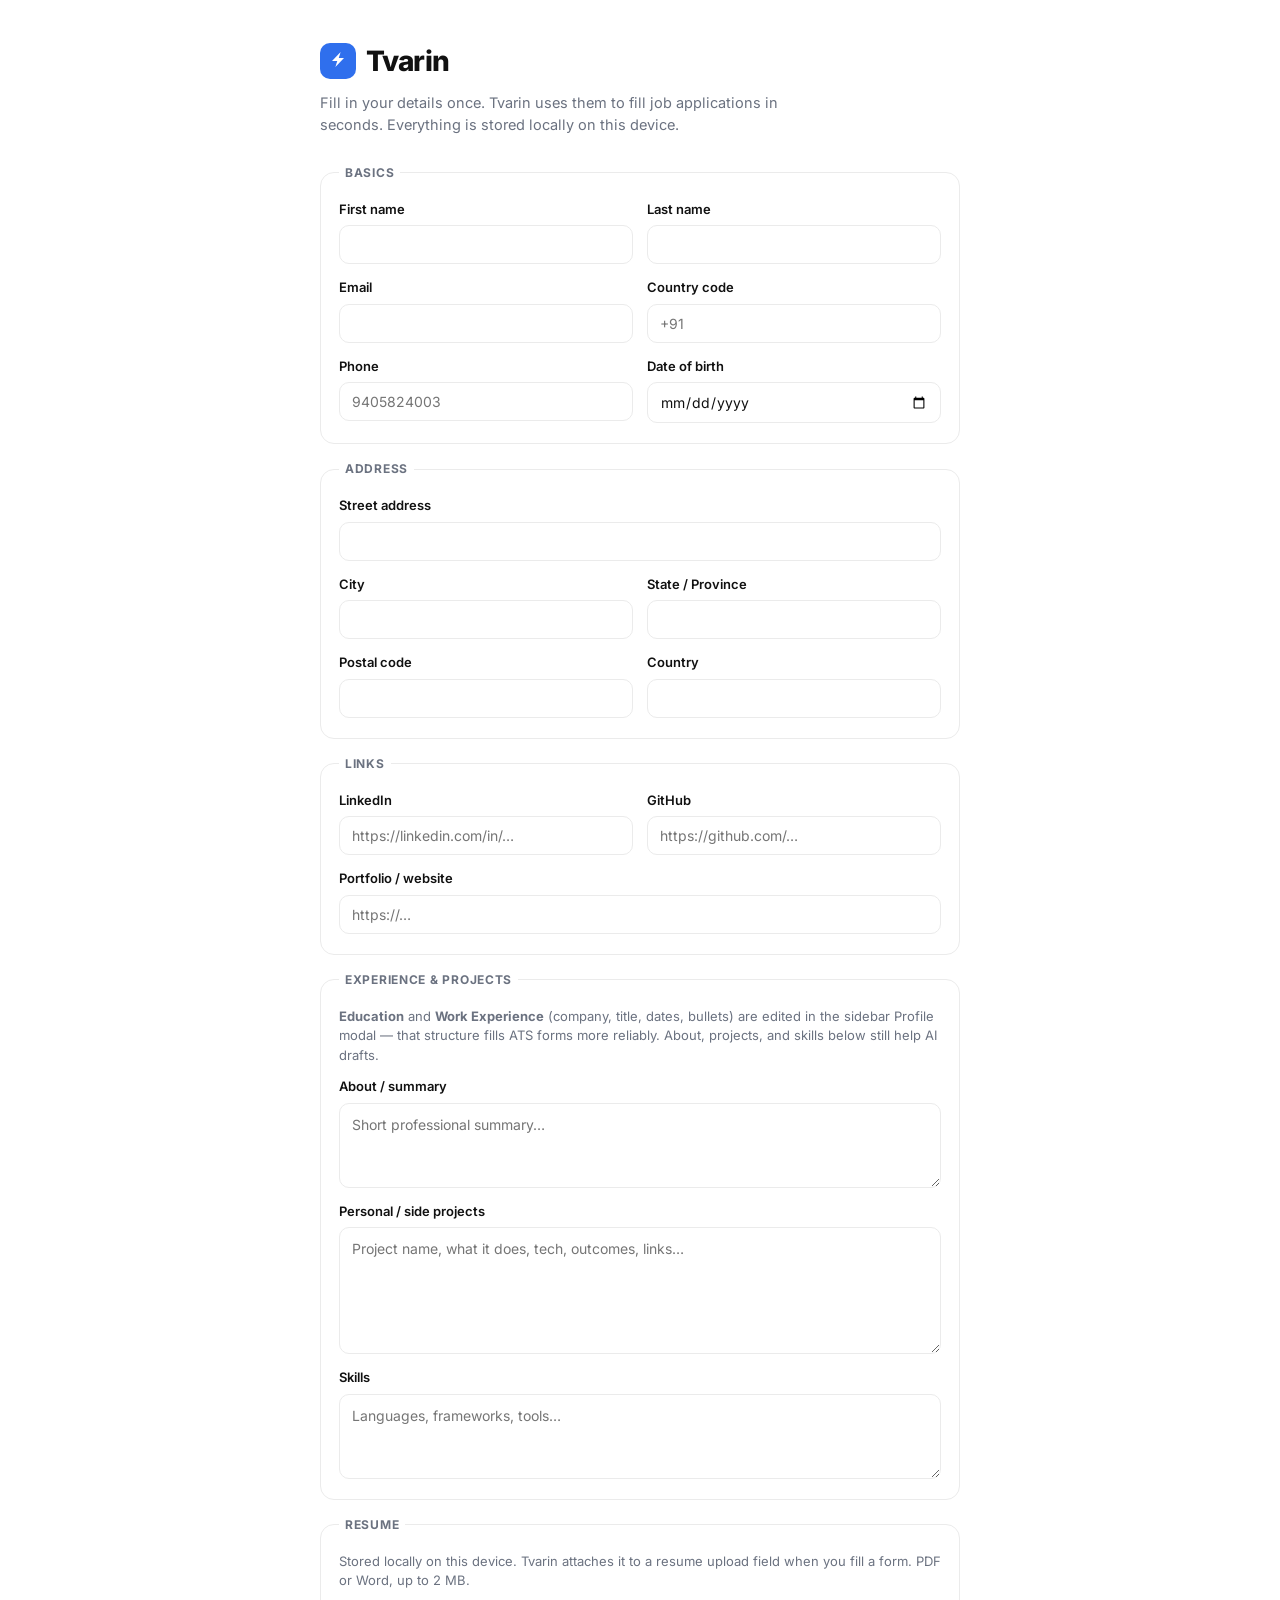
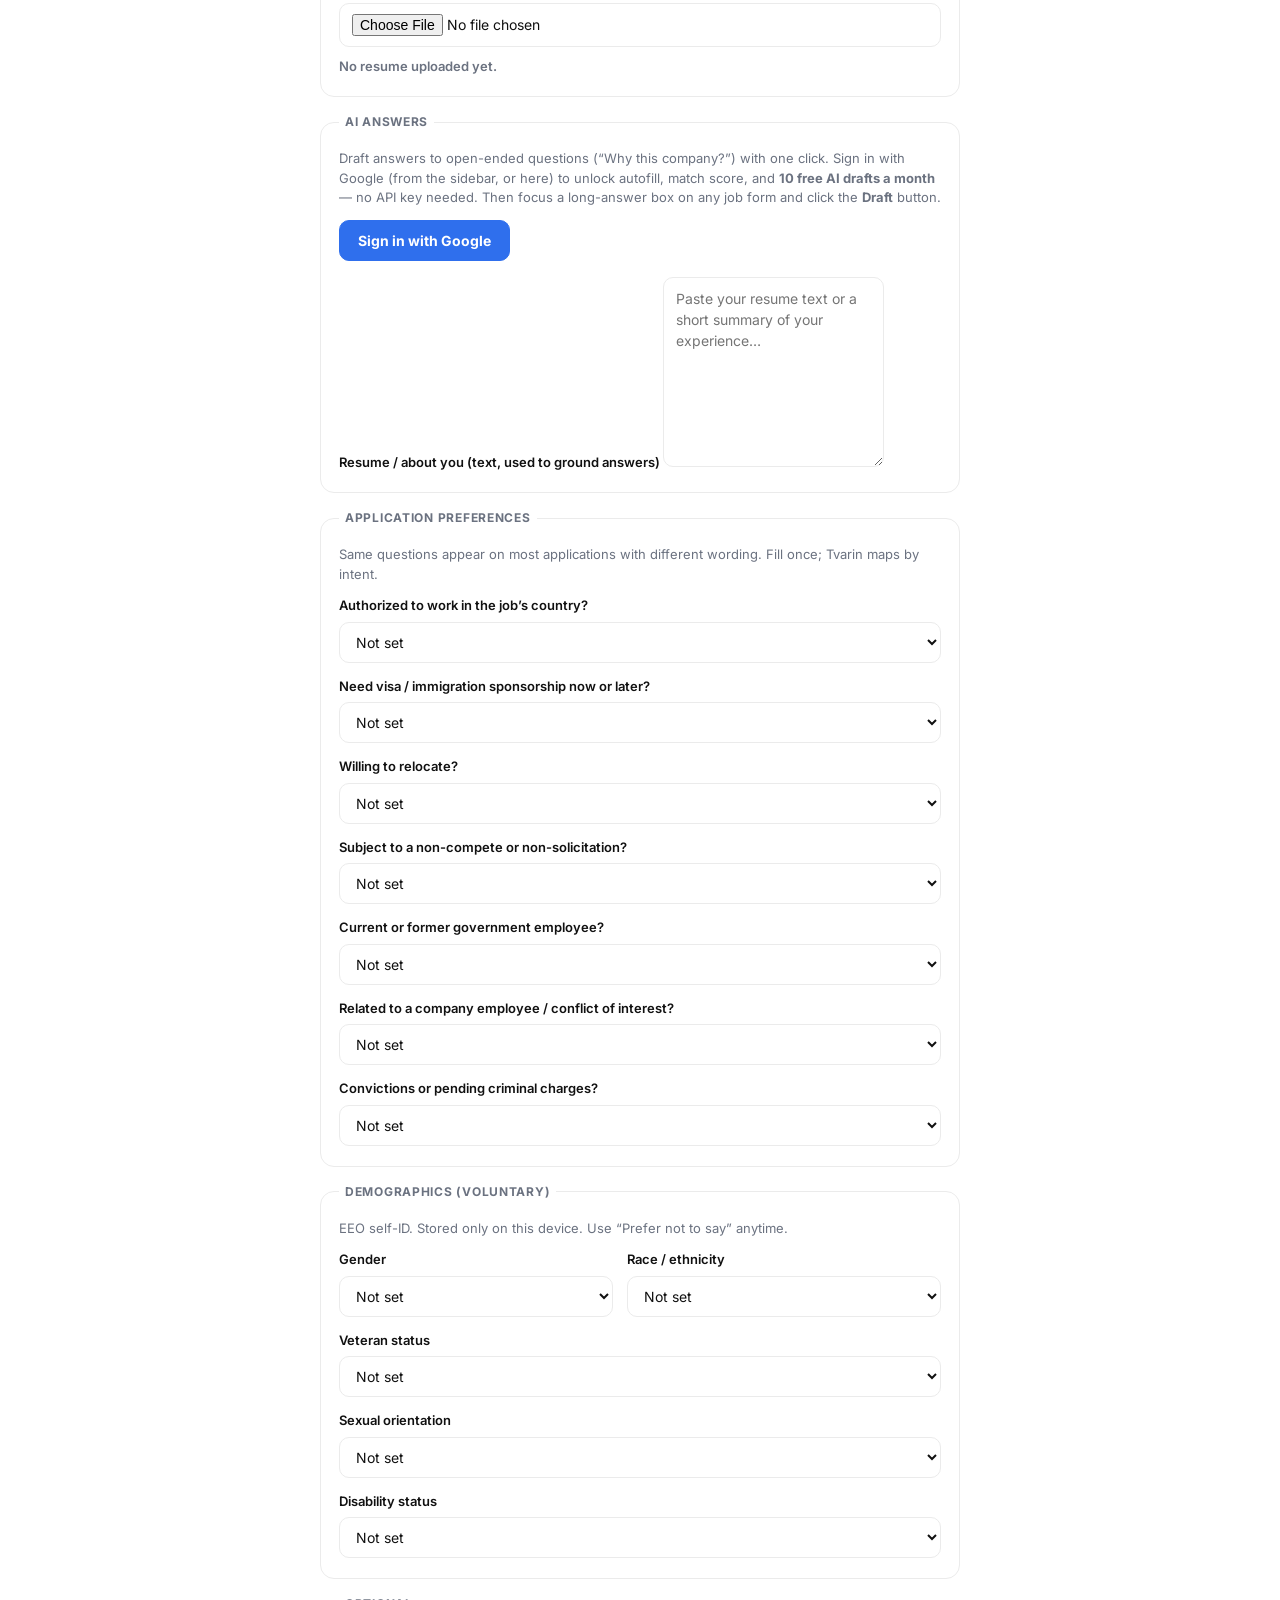
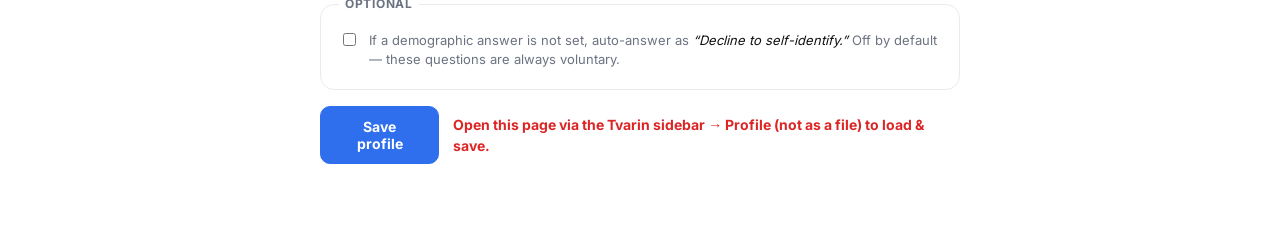
==== src/options/options.html @ 43a96fb1 "Add the full Tvarin extension, backend, and docs. Bring the repo in line with the working Chrome ext" ====
<!doctype html>
<html lang="en">
  <head>
    <meta charset="utf-8" />
    <meta name="viewport" content="width=device-width, initial-scale=1" />
    <link rel="stylesheet" href="../shared/tokens.css" />
    <link rel="stylesheet" href="options.css" />
    <title>Tvarin — Your Profile</title>
  </head>
  <body>
    <main class="wrap">
      <header class="head">
        <div class="brand">
          <span class="brand__mark" aria-hidden="true">
            <svg viewBox="0 0 24 24" fill="none"><path d="M4 12h7l-2.5 8L20 8h-7l2.5-8L4 12z" fill="currentColor"/></svg>
          </span>
          <h1>Tvarin</h1>
        </div>
        <p class="sub">
          Fill in your details once. Tvarin uses them to fill job applications
          in seconds. Everything is stored locally on this device.
        </p>
      </header>

      <form id="profile-form">
        <fieldset>
          <legend>Basics</legend>
          <div class="grid">
            <label>First name <input name="firstName" type="text" autocomplete="given-name" /></label>
            <label>Last name <input name="lastName" type="text" autocomplete="family-name" /></label>
            <label>Email <input name="email" type="email" autocomplete="email" /></label>
            <label>Country code <input name="phoneCountryCode" type="text" placeholder="+91" autocomplete="tel-country-code" /></label>
            <label>Phone <input name="phone" type="tel" placeholder="9405824003" autocomplete="tel-national" /></label>
            <label>Date of birth <input name="dateOfBirth" type="date" autocomplete="bday" /></label>
          </div>
        </fieldset>

        <fieldset>
          <legend>Address</legend>
          <div class="grid">
            <label class="grid__full">Street address <input name="addressLine1" type="text" autocomplete="address-line1" /></label>
            <label>City <input name="city" type="text" autocomplete="address-level2" /></label>
            <label>State / Province <input name="state" type="text" autocomplete="address-level1" /></label>
            <label>Postal code <input name="postalCode" type="text" autocomplete="postal-code" /></label>
            <label>Country <input name="country" type="text" autocomplete="country-name" /></label>
          </div>
        </fieldset>

        <fieldset>
          <legend>Links</legend>
          <div class="grid">
            <label>LinkedIn <input name="linkedin" type="url" placeholder="https://linkedin.com/in/…" /></label>
            <label>GitHub <input name="github" type="url" placeholder="https://github.com/…" /></label>
            <label class="grid__full">Portfolio / website <input name="portfolio" type="url" placeholder="https://…" /></label>
          </div>
        </fieldset>

        <fieldset>
          <legend>Experience & projects</legend>
          <p class="field-note">
            <strong>Education</strong> and <strong>Work Experience</strong> (company, title, dates, bullets)
            are edited in the sidebar Profile modal — that structure fills ATS forms more reliably.
            About, projects, and skills below still help AI drafts.
          </p>
          <div class="grid">
            <label class="grid__full">About / summary
              <textarea name="about" rows="3" placeholder="Short professional summary…"></textarea>
            </label>
            <label class="grid__full">Personal / side projects
              <textarea name="projects" rows="5" placeholder="Project name, what it does, tech, outcomes, links…"></textarea>
            </label>
            <label class="grid__full">Skills
              <textarea name="skills" rows="3" placeholder="Languages, frameworks, tools…"></textarea>
            </label>
          </div>
        </fieldset>

        <fieldset>
          <legend>Resume</legend>
          <p class="field-note">
            Stored locally on this device. Tvarin attaches it to a resume upload
            field when you fill a form. PDF or Word, up to 2&nbsp;MB.
          </p>
          <div class="resume-row">
            <input id="resume-input" type="file" accept=".pdf,.doc,.docx" />
            <button type="button" id="resume-remove" class="btn btn--ghost" hidden>
              Remove
            </button>
          </div>
          <p id="resume-status" class="resume-status">No resume uploaded yet.</p>
        </fieldset>

        <fieldset>
          <legend>AI answers</legend>
          <p class="field-note">
            Draft answers to open-ended questions (“Why this company?”) with one
            click. Sign in with Google (from the sidebar, or here) to unlock
            autofill, match score, and <strong>10 free AI drafts a month</strong>
            — no API key needed. Then focus a long-answer box on any job form and
            click the <strong>Draft</strong> button.
          </p>
          <div class="auth-row">
            <button type="button" id="ai-signin" class="btn btn--primary">
              Sign in with Google
            </button>
            <button type="button" id="ai-signout" class="btn btn--ghost" hidden>
              Sign out
            </button>
            <span id="ai-status" class="auth-status" aria-live="polite"></span>
          </div>
          <label class="grid__full ai-resume">
            Resume / about you (text, used to ground answers)
            <textarea name="aiResumeText" rows="8" placeholder="Paste your resume text or a short summary of your experience…"></textarea>
          </label>
        </fieldset>

        <fieldset>
          <legend>Application preferences</legend>
          <p class="field-note">
            Same questions appear on most applications with different wording.
            Fill once; Tvarin maps by intent.
          </p>
          <div class="grid">
            <label class="grid__full">Authorized to work in the job’s country?
              <select name="workAuthorized">
                <option value="">Not set</option>
                <option value="yes">Yes</option>
                <option value="no">No</option>
              </select>
            </label>
            <label class="grid__full">Need visa / immigration sponsorship now or later?
              <select name="needsSponsorship">
                <option value="">Not set</option>
                <option value="yes">Yes</option>
                <option value="no">No</option>
              </select>
            </label>
            <label class="grid__full">Willing to relocate?
              <select name="willingToRelocate">
                <option value="">Not set</option>
                <option value="yes">Yes</option>
                <option value="no">No</option>
                <option value="prefer_not_to_say">Prefer not to say</option>
              </select>
            </label>
            <label class="grid__full">Subject to a non-compete or non-solicitation?
              <select name="hasNonCompete">
                <option value="">Not set</option>
                <option value="yes">Yes</option>
                <option value="no">No</option>
              </select>
            </label>
            <label class="grid__full">Current or former government employee?
              <select name="isGovernmentEmployee">
                <option value="">Not set</option>
                <option value="yes">Yes</option>
                <option value="no">No</option>
              </select>
            </label>
            <label class="grid__full">Related to a company employee / conflict of interest?
              <select name="relatedToCompany">
                <option value="">Not set</option>
                <option value="yes">Yes</option>
                <option value="no">No</option>
              </select>
            </label>
            <label class="grid__full">Convictions or pending criminal charges?
              <select name="hasCriminalRecord">
                <option value="">Not set</option>
                <option value="yes">Yes</option>
                <option value="no">No</option>
                <option value="prefer_not_to_say">Prefer not to say</option>
              </select>
            </label>
          </div>
        </fieldset>

        <fieldset>
          <legend>Demographics (voluntary)</legend>
          <p class="field-note">
            EEO self-ID. Stored only on this device. Use “Prefer not to say” anytime.
          </p>
          <div class="grid">
            <label>Gender
              <select name="gender">
                <option value="">Not set</option>
                <option value="male">Male</option>
                <option value="female">Female</option>
                <option value="non_binary">Non-binary</option>
                <option value="other">Other</option>
                <option value="prefer_not_to_say">Prefer not to say</option>
              </select>
            </label>
            <label>Race / ethnicity
              <select name="ethnicity">
                <option value="">Not set</option>
                <option value="american_indian">American Indian or Alaska Native</option>
                <option value="asian">Asian</option>
                <option value="black">Black or African American</option>
                <option value="hispanic">Hispanic or Latino</option>
                <option value="pacific_islander">Native Hawaiian or Other Pacific Islander</option>
                <option value="white">White</option>
                <option value="two_or_more">Two or more races</option>
                <option value="prefer_not_to_say">Prefer not to say</option>
              </select>
            </label>
            <label class="grid__full">Veteran status
              <select name="veteranStatus">
                <option value="">Not set</option>
                <option value="not_veteran">I am not a veteran</option>
                <option value="protected_veteran">I identify as a protected veteran</option>
                <option value="veteran">I am a veteran, but not protected</option>
                <option value="prefer_not_to_say">Prefer not to say</option>
              </select>
            </label>
            <label class="grid__full">Sexual orientation
              <select name="sexualOrientation">
                <option value="">Not set</option>
                <option value="heterosexual">Heterosexual / Straight</option>
                <option value="gay_lesbian">Gay or Lesbian</option>
                <option value="bisexual">Bisexual</option>
                <option value="other">Other</option>
                <option value="prefer_not_to_say">Prefer not to say</option>
              </select>
            </label>
            <label class="grid__full">Disability status
              <select name="disabilityStatus">
                <option value="">Not set</option>
                <option value="yes">Yes, I have a disability (or have had one)</option>
                <option value="no">No, I do not have a disability</option>
                <option value="prefer_not_to_say">I do not want to answer</option>
              </select>
            </label>
          </div>
        </fieldset>

        <fieldset>
          <legend>Optional</legend>
          <label class="check">
            <input name="autoDeclineEEO" type="checkbox" />
            <span>
              If a demographic answer is not set, auto-answer as
              <em>“Decline to self-identify.”</em>
              Off by default — these questions are always voluntary.
            </span>
          </label>
        </fieldset>

        <div class="actions">
          <button type="submit" class="btn btn--primary">Save profile</button>
          <span id="saved" class="saved" aria-live="polite"></span>
        </div>
      </form>
    </main>

    <script src="options.js"></script>
  </body>
</html>
---- src/shared/tokens.css ----
/* Tvarin shared design tokens — white canvas + blue accent (Inter) */

@font-face {
  font-family: "Inter";
  font-style: normal;
  font-weight: 400;
  font-display: swap;
  src: url("./fonts/Inter-400.woff2") format("woff2");
}
@font-face {
  font-family: "Inter";
  font-style: normal;
  font-weight: 500;
  font-display: swap;
  src: url("./fonts/Inter-500.woff2") format("woff2");
}
@font-face {
  font-family: "Inter";
  font-style: normal;
  font-weight: 600;
  font-display: swap;
  src: url("./fonts/Inter-600.woff2") format("woff2");
}
@font-face {
  font-family: "Inter";
  font-style: normal;
  font-weight: 700;
  font-display: swap;
  src: url("./fonts/Inter-700.woff2") format("woff2");
}
@font-face {
  font-family: "Inter";
  font-style: normal;
  font-weight: 800;
  font-display: swap;
  src: url("./fonts/Inter-800.woff2") format("woff2");
}

:root {
  --tvarin-bg: #ffffff;
  --tvarin-surface: #ffffff;
  --tvarin-fg: #111111;
  --tvarin-muted: #6b7280;
  --tvarin-border: #ebebeb;
  --tvarin-accent: #2f6fed;
  --tvarin-accent-hover: #2563eb;
  --tvarin-accent-soft: #eaf2ff;
  --tvarin-accent-ink: #ffffff;
  --tvarin-warn: #b45309;
  --tvarin-ok: #059669;
  --tvarin-radius: 14px;
  --tvarin-radius-sm: 10px;
  --tvarin-shadow: 0 1px 2px rgba(17, 24, 39, 0.04), 0 6px 18px rgba(17, 24, 39, 0.05);
  --tvarin-font: "Inter", -apple-system, BlinkMacSystemFont, "Segoe UI", Roboto, Helvetica, Arial, sans-serif;
}
---- src/options/options.css ----
* {
  box-sizing: border-box;
}

body {
  margin: 0;
  padding: 40px 16px 64px;
  background: #ffffff;
  color: var(--tvarin-fg);
  font: 15px/1.5 var(--tvarin-font);
  -webkit-font-smoothing: antialiased;
}

.wrap {
  max-width: 640px;
  margin: 0 auto;
}

.head {
  margin-bottom: 28px;
}

.brand {
  display: flex;
  align-items: center;
  gap: 10px;
  margin-bottom: 10px;
}

.brand__mark {
  width: 36px;
  height: 36px;
  border-radius: 10px;
  background: var(--tvarin-accent);
  color: var(--tvarin-accent-ink);
  display: grid;
  place-items: center;
}

.brand__mark svg {
  width: 18px;
  height: 18px;
}

.head h1 {
  margin: 0;
  font-size: 28px;
  letter-spacing: -0.03em;
  font-weight: 800;
}

.sub {
  margin: 0;
  color: var(--tvarin-muted);
  max-width: 52ch;
  font-size: 14.5px;
}

fieldset {
  background: var(--tvarin-surface);
  border: 1px solid var(--tvarin-border);
  border-radius: var(--tvarin-radius);
  padding: 18px 18px 20px;
  margin: 0 0 16px;
  box-shadow: none;
}

legend {
  font-weight: 700;
  font-size: 12px;
  text-transform: uppercase;
  letter-spacing: 0.06em;
  color: var(--tvarin-muted);
  padding: 0 6px;
}

.grid {
  display: grid;
  grid-template-columns: 1fr 1fr;
  gap: 14px;
}

.grid__full {
  grid-column: 1 / -1;
}

label {
  display: flex;
  flex-direction: column;
  gap: 6px;
  font-size: 13px;
  font-weight: 600;
  color: var(--tvarin-fg);
}

input,
select,
textarea {
  padding: 10px 12px;
  border: 1px solid var(--tvarin-border);
  border-radius: var(--tvarin-radius-sm);
  font-size: 14px;
  font-weight: 400;
  font-family: inherit;
  background: #ffffff;
  color: var(--tvarin-fg);
  transition: border-color 0.15s ease, box-shadow 0.15s ease;
}

textarea {
  resize: vertical;
  line-height: 1.5;
  background: #fff;
}

input:focus,
select:focus,
textarea:focus {
  outline: none;
  border-color: var(--tvarin-accent);
  box-shadow: 0 0 0 3px rgba(47, 111, 237, 0.2);
  background: #fff;
}

.field-note {
  margin: 0 0 12px;
  font-size: 13px;
  color: var(--tvarin-muted);
}

.resume-row {
  display: flex;
  align-items: center;
  gap: 12px;
  flex-wrap: wrap;
}

.resume-row input[type="file"] {
  flex: 1;
  min-width: 200px;
  background: #fff;
}

.resume-status {
  margin: 10px 0 0;
  font-size: 13px;
  font-weight: 600;
  color: var(--tvarin-muted);
}

.btn--ghost {
  background: transparent;
  color: var(--tvarin-muted);
}

.btn--ghost:hover {
  color: var(--tvarin-fg);
  border-color: var(--tvarin-muted);
  background: #f8faff;
}

.auth-row {
  display: flex;
  align-items: center;
  gap: 12px;
  flex-wrap: wrap;
}

.auth-status {
  font-size: 13px;
  font-weight: 600;
  color: var(--tvarin-muted);
}

.ai-resume {
  display: block;
  margin-top: 16px;
}

.check {
  display: flex;
  flex-direction: row;
  align-items: flex-start;
  gap: 10px;
  font-weight: 400;
  font-size: 13px;
  color: var(--tvarin-muted);
  line-height: 1.45;
}

.check input {
  width: auto;
  margin-top: 2px;
  flex-shrink: 0;
}

.check em {
  color: var(--tvarin-fg);
  font-style: italic;
}

.actions {
  display: flex;
  align-items: center;
  gap: 14px;
  margin-top: 4px;
}

.btn {
  padding: 11px 18px;
  border: 1px solid var(--tvarin-border);
  border-radius: var(--tvarin-radius-sm);
  font-size: 14px;
  font-weight: 700;
  font-family: inherit;
  cursor: pointer;
  background: var(--tvarin-surface);
  color: var(--tvarin-fg);
  transition: filter 0.15s ease, transform 0.15s ease;
}

.btn--primary {
  background: var(--tvarin-accent);
  color: var(--tvarin-accent-ink);
  border-color: var(--tvarin-accent);
}

.btn--primary:hover {
  filter: brightness(1.05);
}

.btn--primary:active {
  transform: scale(0.985);
}

.saved {
  color: var(--tvarin-ok);
  font-weight: 700;
  font-size: 14px;
}

@media (max-width: 520px) {
  .grid {
    grid-template-columns: 1fr;
  }
}
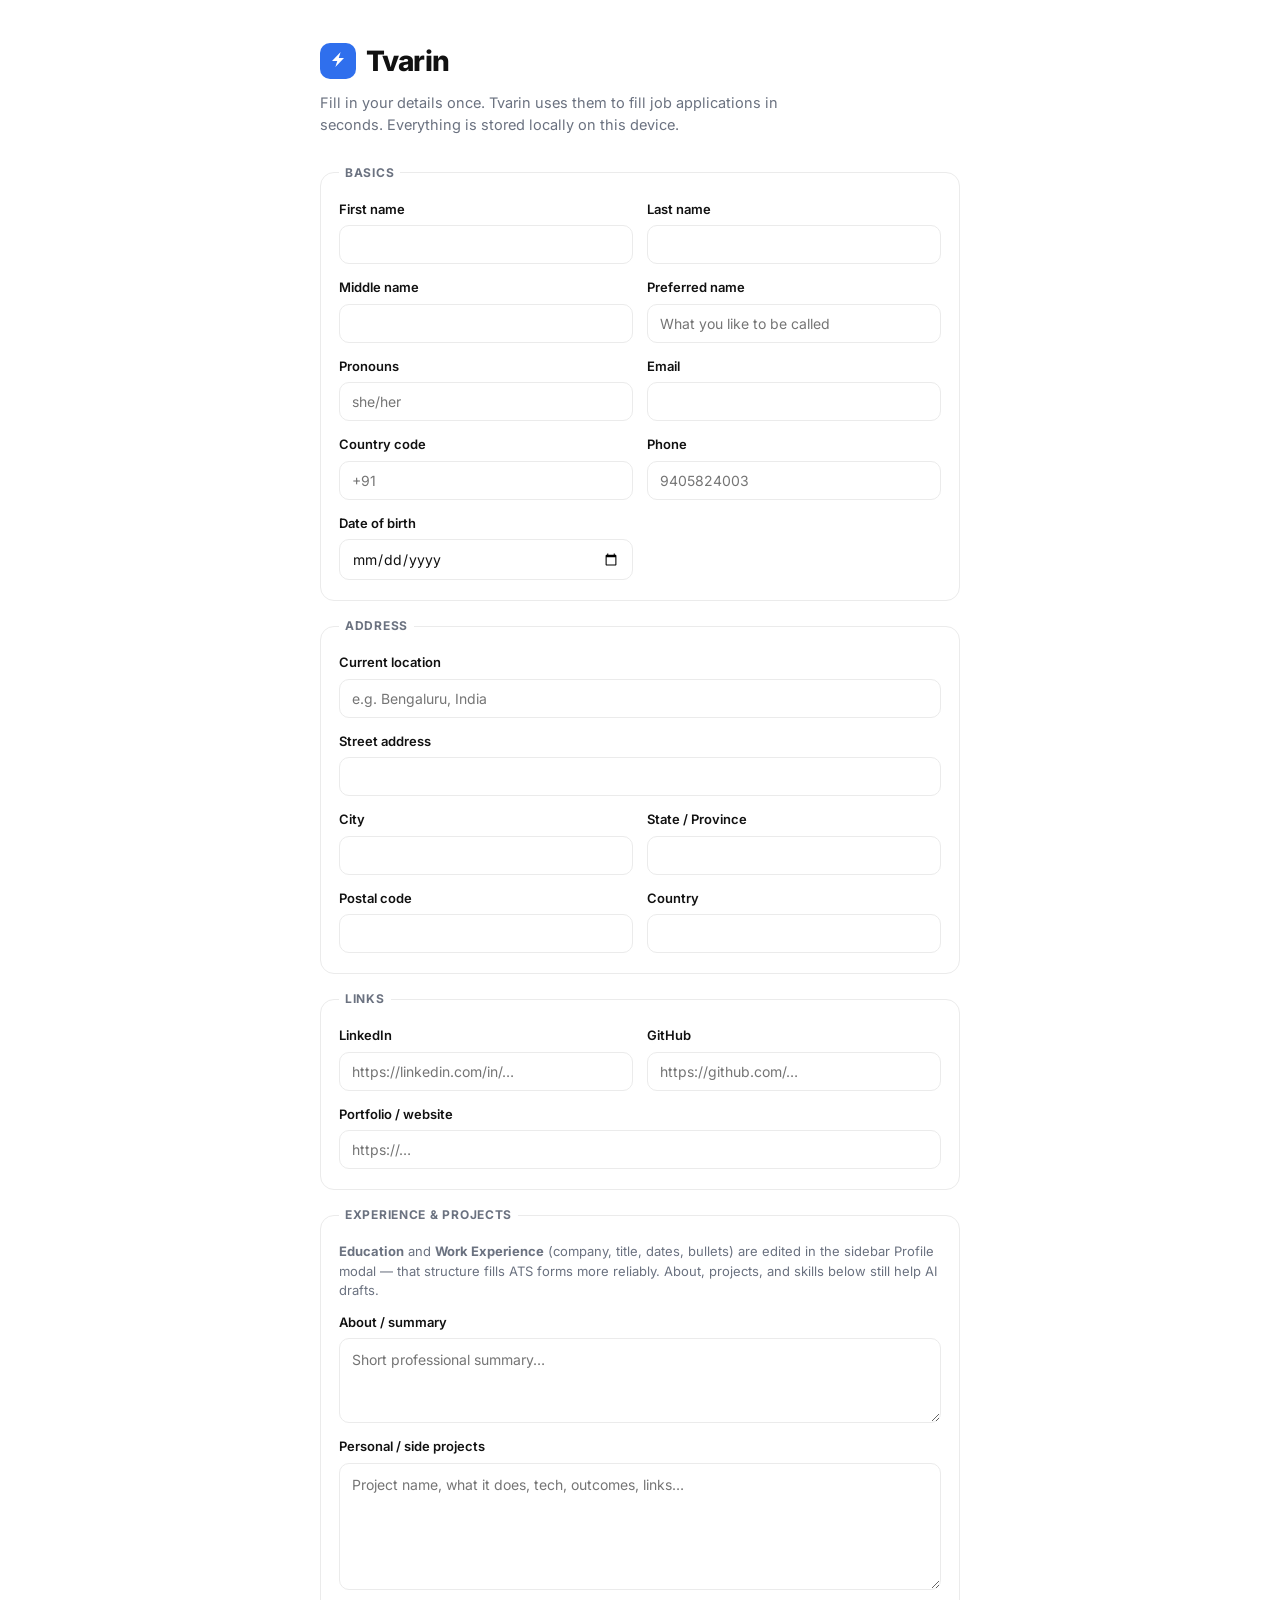
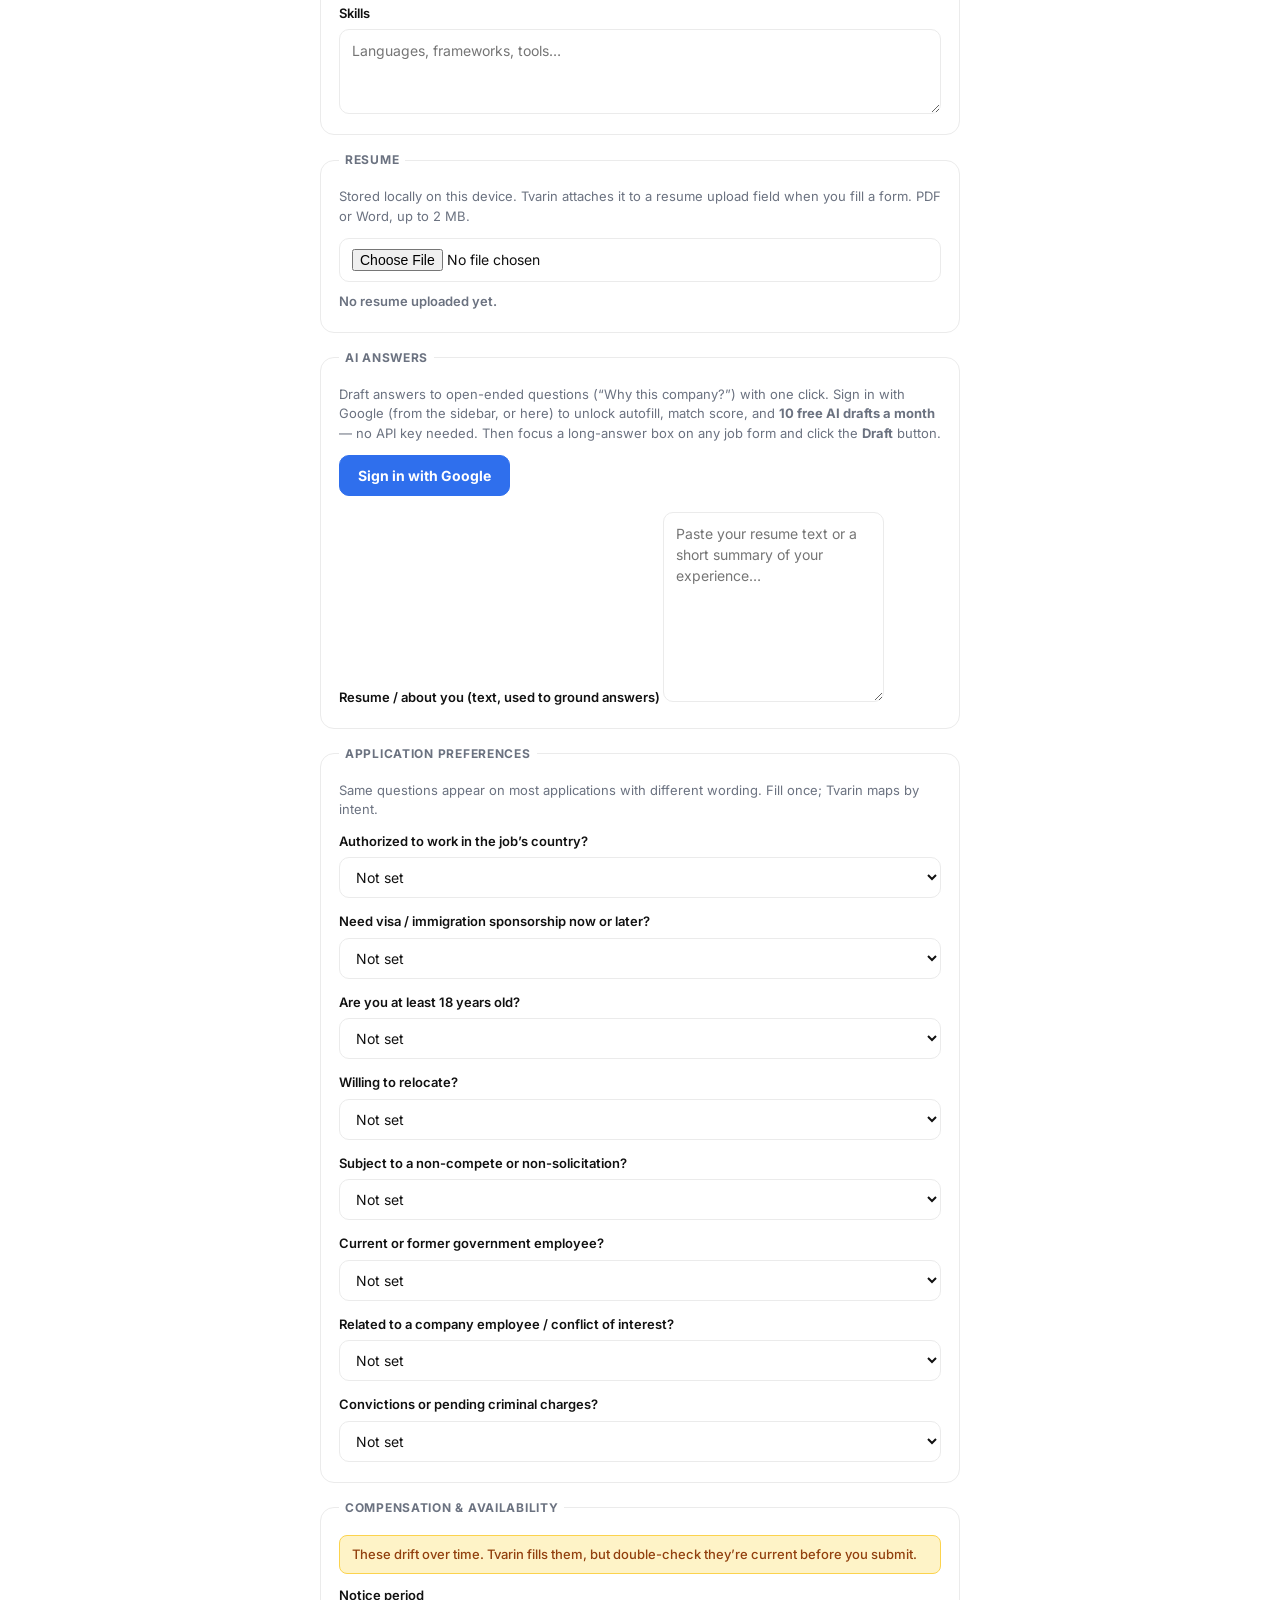
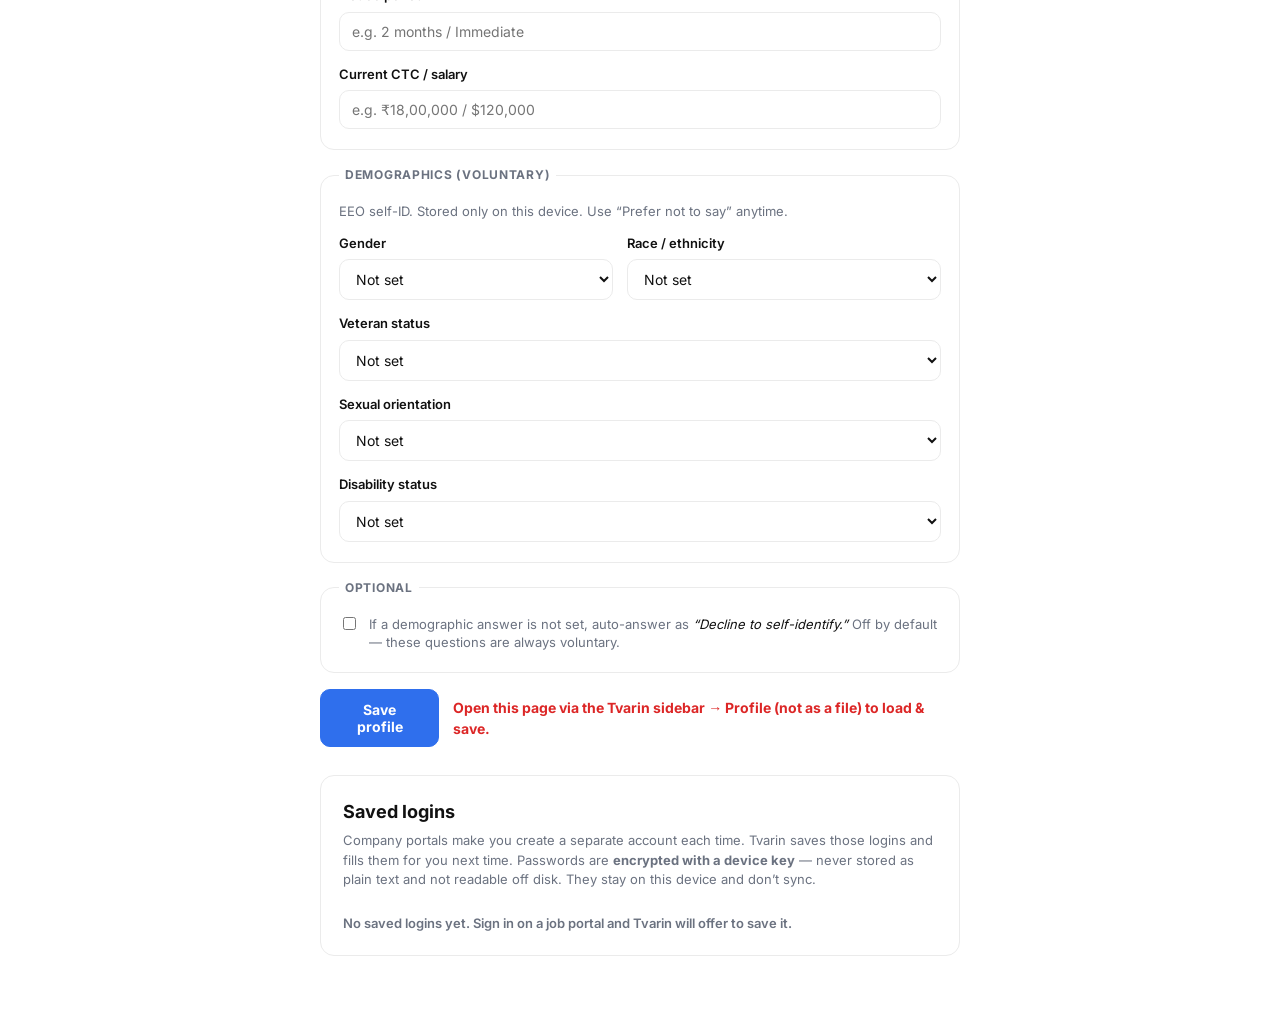
==== commit 0a748993: "Add near-constant profile fields; bundle in-progress login vault Two features committed together at " ====
--- a/src/options/options.html
+++ b/src/options/options.html
@@ -28,6 +28,9 @@
           <div class="grid">
             <label>First name <input name="firstName" type="text" autocomplete="given-name" /></label>
             <label>Last name <input name="lastName" type="text" autocomplete="family-name" /></label>
+            <label>Middle name <input name="middleName" type="text" autocomplete="additional-name" /></label>
+            <label>Preferred name <input name="preferredName" type="text" placeholder="What you like to be called" /></label>
+            <label>Pronouns <input name="pronouns" type="text" placeholder="she/her" /></label>
             <label>Email <input name="email" type="email" autocomplete="email" /></label>
             <label>Country code <input name="phoneCountryCode" type="text" placeholder="+91" autocomplete="tel-country-code" /></label>
             <label>Phone <input name="phone" type="tel" placeholder="9405824003" autocomplete="tel-national" /></label>
@@ -38,6 +41,7 @@
         <fieldset>
           <legend>Address</legend>
           <div class="grid">
+            <label class="grid__full">Current location <input name="currentLocation" type="text" placeholder="e.g. Bengaluru, India" /></label>
             <label class="grid__full">Street address <input name="addressLine1" type="text" autocomplete="address-line1" /></label>
             <label>City <input name="city" type="text" autocomplete="address-level2" /></label>
             <label>State / Province <input name="state" type="text" autocomplete="address-level1" /></label>
@@ -135,6 +139,13 @@
                 <option value="no">No</option>
               </select>
             </label>
+            <label class="grid__full">Are you at least 18 years old?
+              <select name="isOfLegalWorkingAge">
+                <option value="">Not set</option>
+                <option value="yes">Yes</option>
+                <option value="no">No</option>
+              </select>
+            </label>
             <label class="grid__full">Willing to relocate?
               <select name="willingToRelocate">
                 <option value="">Not set</option>
@@ -172,6 +183,17 @@
                 <option value="prefer_not_to_say">Prefer not to say</option>
               </select>
             </label>
+          </div>
+        </fieldset>
+
+        <fieldset>
+          <legend>Compensation &amp; availability</legend>
+          <p class="field-note field-note--warn">
+            These drift over time. Tvarin fills them, but double-check they’re current before you submit.
+          </p>
+          <div class="grid">
+            <label class="grid__full">Notice period <input name="noticePeriod" type="text" placeholder="e.g. 2 months / Immediate" /></label>
+            <label class="grid__full">Current CTC / salary <input name="currentCTC" type="text" placeholder="e.g. ₹18,00,000 / $120,000" /></label>
           </div>
         </fieldset>
 
@@ -251,6 +273,21 @@
           <span id="saved" class="saved" aria-live="polite"></span>
         </div>
       </form>
+
+      <section class="logins" id="logins-section" aria-labelledby="logins-heading">
+        <h2 id="logins-heading">Saved logins</h2>
+        <p class="field-note">
+          Company portals make you create a separate account each time. Tvarin
+          saves those logins and fills them for you next time. Passwords are
+          <strong>encrypted with a device key</strong> — never stored as plain
+          text and not readable off disk. They stay on this device and don’t sync.
+        </p>
+        <ul id="logins-list" class="logins-list"></ul>
+        <p id="logins-empty" class="resume-status">
+          No saved logins yet. Sign in on a job portal and Tvarin will offer to
+          save it.
+        </p>
+      </section>
     </main>
 
     <script src="options.js"></script>
--- a/src/options/options.css
+++ b/src/options/options.css
@@ -127,6 +127,14 @@
   font-size: 13px;
   color: var(--tvarin-muted);
 }
+.field-note--warn {
+  padding: 9px 12px;
+  border-radius: 8px;
+  background: #fef3c7;
+  border: 1px solid #fcd34d;
+  color: #92400e;
+  font-weight: 500;
+}
 
 .resume-row {
   display: flex;
@@ -239,6 +247,87 @@
   font-size: 14px;
 }
 
+/* Saved logins */
+.logins {
+  margin-top: 28px;
+  padding: 22px;
+  background: var(--tvarin-surface);
+  border: 1px solid var(--tvarin-border);
+  border-radius: var(--tvarin-radius);
+}
+
+.logins h2 {
+  margin: 0 0 6px;
+  font-size: 18px;
+}
+
+.logins-list {
+  list-style: none;
+  margin: 14px 0 0;
+  padding: 0;
+  display: flex;
+  flex-direction: column;
+  gap: 10px;
+}
+
+.login-item {
+  display: flex;
+  align-items: center;
+  gap: 14px;
+  flex-wrap: wrap;
+  padding: 12px 14px;
+  border: 1px solid var(--tvarin-border);
+  border-radius: var(--tvarin-radius-sm);
+}
+
+.login-item__info {
+  display: flex;
+  flex-direction: column;
+  gap: 2px;
+  min-width: 160px;
+  flex: 1 1 200px;
+}
+
+.login-item__host {
+  font-weight: 700;
+  font-size: 14px;
+}
+
+.login-item__user {
+  font-size: 13px;
+  color: var(--tvarin-muted);
+}
+
+.login-item__meta {
+  font-size: 12px;
+  color: var(--tvarin-muted);
+}
+
+.login-item__pw {
+  font-family: ui-monospace, SFMono-Regular, Menlo, monospace;
+  font-size: 13px;
+  color: var(--tvarin-fg);
+  word-break: break-all;
+  flex: 1 1 120px;
+}
+
+.login-item__actions {
+  display: flex;
+  gap: 6px;
+  flex-shrink: 0;
+}
+
+.btn--sm {
+  padding: 6px 12px;
+  font-size: 13px;
+  font-weight: 600;
+}
+
+.btn--danger:hover {
+  color: var(--tvarin-danger, #dc2626);
+  border-color: var(--tvarin-danger, #dc2626);
+}
+
 @media (max-width: 520px) {
   .grid {
     grid-template-columns: 1fr;
